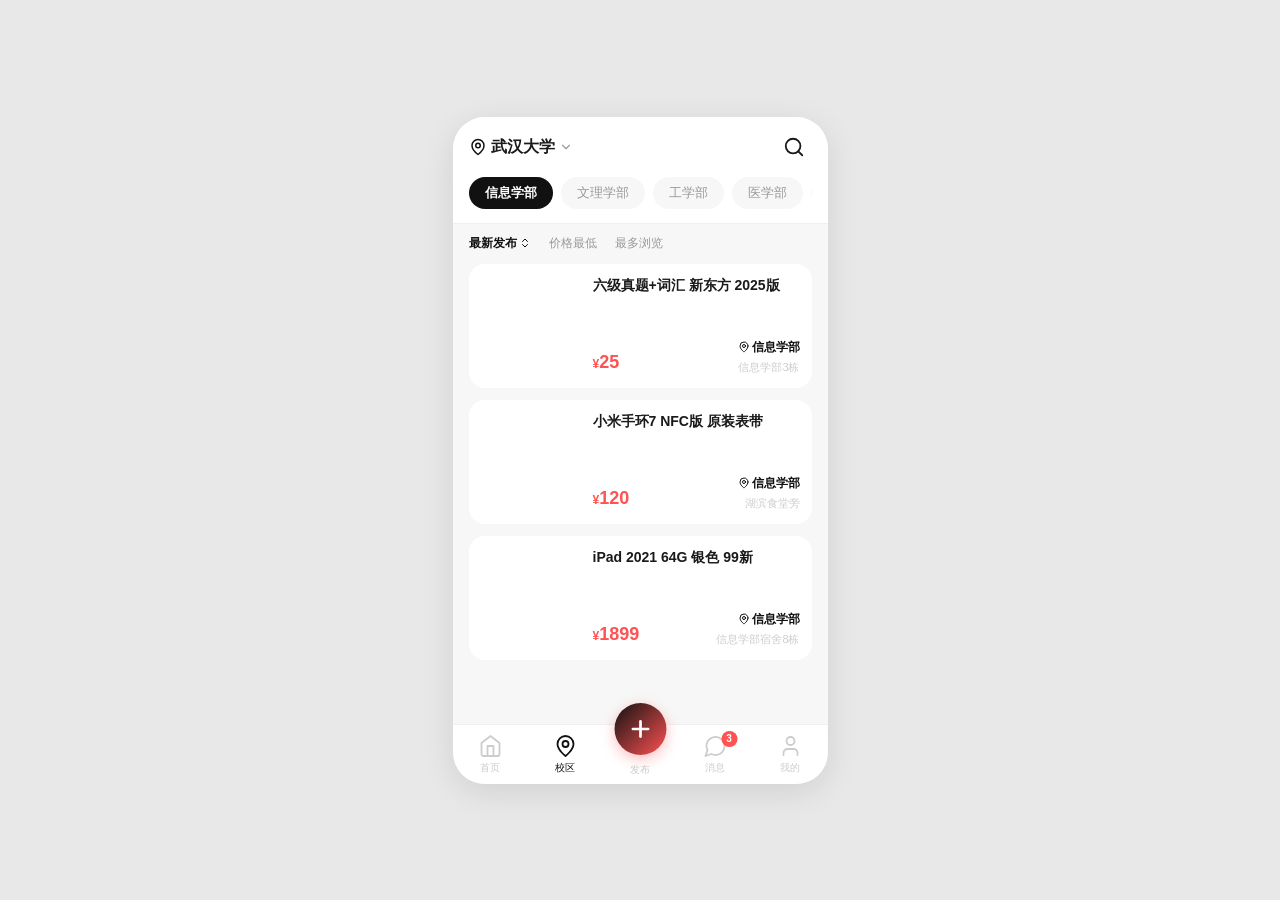
==== campus.html @ 03fd6a0a "feat: change nearby to campus, publish button as raised center button" ====
<!DOCTYPE html>
<html lang="zh-CN">
<head>
  <meta charset="UTF-8">
  <meta name="viewport" content="width=device-width, initial-scale=1.0, maximum-scale=1.0, user-scalable=no">
  <title>校园集市 · 校区</title>
  <link rel="stylesheet" href="styles.css">
  <style>
    /* 顶部校区选择栏 */
    .campus-top {
      position: sticky;
      top: 0;
      z-index: 50;
      background: var(--surface);
      border-bottom: 1px solid var(--border);
      padding: 12px 16px 10px;
    }
    .campus-loc-bar {
      display: flex;
      align-items: center;
      justify-content: space-between;
      margin-bottom: 12px;
    }
    .campus-loc {
      display: flex;
      align-items: center;
      gap: 4px;
      font-size: 16px;
      font-weight: 700;
      color: var(--text);
    }
    .campus-loc svg { width: 18px; height: 18px; color: var(--primary); }
    .campus-loc .arrow { width: 14px; height: 14px; color: var(--text-sub); }
    .icon-btn {
      width: 36px; height: 36px;
      display: flex; align-items: center; justify-content: center;
      color: var(--text);
      flex-shrink: 0;
    }

    /* 校区标签 */
    .campus-tabs {
      display: flex;
      gap: 8px;
      overflow-x: auto;
      padding-bottom: 4px;
      scrollbar-width: none;
    }
    .campus-tabs::-webkit-scrollbar { display: none; }
    .campus-tab {
      flex-shrink: 0;
      height: 32px;
      padding: 0 16px;
      display: flex;
      align-items: center;
      justify-content: center;
      font-size: 13px;
      color: var(--text-sub);
      background: var(--bg);
      border-radius: var(--radius-full);
      transition: all 0.15s;
    }
    .campus-tab--active {
      background: var(--primary);
      color: #fff;
      font-weight: 600;
    }

    /* 排序栏 */
    .sort-bar {
      display: flex;
      gap: 18px;
      padding: 10px 16px 12px;
    }
    .sort-item {
      font-size: 12px;
      color: var(--text-sub);
      cursor: pointer;
      transition: color 0.15s, font-weight 0.15s;
      display: flex;
      align-items: center;
      gap: 2px;
    }
    .sort-item svg { width: 12px; height: 12px; }
    .sort-item--active {
      color: var(--primary);
      font-weight: 700;
    }

    /* 商品列表 */
    .item-list {
      padding: 0 16px 16px;
      display: flex;
      flex-direction: column;
      gap: 12px;
    }
    .campus-item {
      display: flex;
      gap: 12px;
      background: var(--surface);
      border-radius: var(--radius-lg);
      padding: 12px;
      transition: transform 0.15s;
    }
    .campus-item:active { transform: scale(0.98); }
    .campus-item__img {
      width: 100px;
      height: 100px;
      border-radius: var(--radius-md);
      flex-shrink: 0;
      display: flex;
      align-items: center;
      justify-content: center;
      overflow: hidden;
    }
    .campus-item__img svg { width: 28px; height: 28px; opacity: 0.5; color: #FFF; }
    .campus-item__info {
      flex: 1;
      min-width: 0;
      display: flex;
      flex-direction: column;
      justify-content: space-between;
    }
    .campus-item__title {
      font-size: 14px;
      font-weight: 600;
      color: var(--text);
      line-height: 1.4;
      display: -webkit-box;
      -webkit-line-clamp: 2;
      -webkit-box-orient: vertical;
      overflow: hidden;
    }
    .campus-item__bottom {
      display: flex;
      align-items: flex-end;
      justify-content: space-between;
    }
    .campus-item__price {
      font-size: 18px;
      font-weight: 700;
      color: var(--accent);
    }
    .campus-item__price .unit { font-size: 12px; }
    .campus-item__meta {
      text-align: right;
    }
    .campus-item__area {
      font-size: 12px;
      color: var(--primary);
      font-weight: 600;
      display: flex;
      align-items: center;
      justify-content: flex-end;
      gap: 2px;
    }
    .campus-item__area svg { width: 12px; height: 12px; }
    .campus-item__loc {
      font-size: 11px;
      color: var(--text-tertiary);
      margin-top: 3px;
    }
  </style>
</head>
<body data-page="campus">
  <div class="phone-frame">

    <!-- 顶部校区选择栏 -->
    <div class="campus-top">
      <div class="campus-loc-bar">
        <div class="campus-loc" id="locText">
          <svg viewBox="0 0 24 24" fill="none" stroke="currentColor" stroke-width="2" stroke-linecap="round" stroke-linejoin="round"><path d="M20 10c0 6-8 12-8 12s-8-6-8-12a8 8 0 0 1 16 0Z"/><circle cx="12" cy="10" r="3"/></svg>
          <span>武汉大学</span>
          <svg class="arrow" viewBox="0 0 24 24" fill="none" stroke="currentColor" stroke-width="2" stroke-linecap="round" stroke-linejoin="round"><path d="m6 9 6 6 6-6"/></svg>
        </div>
        <div class="icon-btn" id="searchBtn">
          <svg viewBox="0 0 24 24" fill="none" stroke="currentColor" stroke-width="2" stroke-linecap="round" stroke-linejoin="round" width="22" height="22"><circle cx="11" cy="11" r="8"/><path d="m21 21-4.3-4.3"/></svg>
        </div>
      </div>
      <div class="campus-tabs">
        <div class="campus-tab campus-tab--active" data-campus="信息学部">信息学部</div>
        <div class="campus-tab" data-campus="文理学部">文理学部</div>
        <div class="campus-tab" data-campus="工学部">工学部</div>
        <div class="campus-tab" data-campus="医学部">医学部</div>
        <div class="campus-tab" data-campus="全部">全部校区</div>
      </div>
    </div>

    <!-- 排序栏 -->
    <div class="sort-bar">
      <div class="sort-item sort-item--active" data-sort="latest">
        最新发布
        <svg viewBox="0 0 24 24" fill="none" stroke="currentColor" stroke-width="2" stroke-linecap="round" stroke-linejoin="round"><path d="m7 15 5 5 5-5"/><path d="m7 9 5-5 5 5"/></svg>
      </div>
      <div class="sort-item" data-sort="price">价格最低</div>
      <div class="sort-item" data-sort="hot">最多浏览</div>
    </div>

    <!-- 商品列表 -->
    <main class="page-content page-enter">
      <div class="item-list" id="itemList"></div>
    </main>

    <!-- Tab Bar -->
    <nav class="tab-bar">
      <a href="index.html" data-nav="home" class="tab-item">
        <svg class="tab-icon" viewBox="0 0 24 24" fill="none" stroke="currentColor" stroke-width="1.8" stroke-linecap="round" stroke-linejoin="round"><path d="m3 9 9-7 9 7v11a2 2 0 0 1-2 2H5a2 2 0 0 1-2-2z"/><polyline points="9 22 9 12 15 12 15 22"/></svg>
        <span class="tab-label">首页</span>
      </a>
      <a href="campus.html" data-nav="campus" class="tab-item">
        <svg class="tab-icon" viewBox="0 0 24 24" fill="none" stroke="currentColor" stroke-width="1.8" stroke-linecap="round" stroke-linejoin="round"><path d="M20 10c0 6-8 12-8 12s-8-6-8-12a8 8 0 0 1 16 0Z"/><circle cx="12" cy="10" r="3"/></svg>
        <span class="tab-label">校区</span>
      </a>
      <a href="publish.html" data-nav="publish" class="tab-item tab-item--publish">
        <div class="tab-publish-btn">
          <svg viewBox="0 0 24 24" fill="none" stroke="currentColor" stroke-width="2.5" stroke-linecap="round" stroke-linejoin="round"><path d="M12 5v14"/><path d="M5 12h14"/></svg>
        </div>
        <span class="tab-label">发布</span>
      </a>
      <a href="messages.html" data-nav="messages" class="tab-item">
        <svg class="tab-icon" viewBox="0 0 24 24" fill="none" stroke="currentColor" stroke-width="1.8" stroke-linecap="round" stroke-linejoin="round"><path d="M7.9 20A9 9 0 1 0 4 16.1L2 22Z"/></svg>
        <span class="tab-label">消息</span>
        <span class="tab-badge">3</span>
      </a>
      <a href="profile.html" data-nav="profile" class="tab-item">
        <svg class="tab-icon" viewBox="0 0 24 24" fill="none" stroke="currentColor" stroke-width="1.8" stroke-linecap="round" stroke-linejoin="round"><path d="M19 21v-2a4 4 0 0 0-4-4H9a4 4 0 0 0-4 4v2"/><circle cx="12" cy="7" r="4"/></svg>
        <span class="tab-label">我的</span>
      </a>
    </nav>
  </div>

  <script src="mock.js"></script>
  <script src="api.js"></script>
  <script>
    // 校区商品数据
    var campusItems = [
      { id: 1, title: 'iPad 2021 64G 银色 99新', price: 1899, campus: '信息学部', location: '信息学部宿舍8栋', image: '', gradClass: 'grad-blue', category: '数码', views: 328 },
      { id: 2, title: '考研政治全套 肖秀荣 几乎全新', price: 45, campus: '文理学部', location: '枫园14舍', image: '', gradClass: 'grad-green', category: '书籍', views: 156 },
      { id: 3, title: '小米手环7 NFC版 原装表带', price: 120, campus: '信息学部', location: '湖滨食堂旁', image: '', gradClass: 'grad-orange', category: '数码', views: 201 },
      { id: 4, title: '优衣库羽绒服 男款L码 穿过两次', price: 299, campus: '文理学部', location: '桂园5舍', image: '', gradClass: 'grad-purple', category: '服饰', views: 189 },
      { id: 5, title: '罗技G304无线鼠标 黑色 95新', price: 139, campus: '工学部', location: '工学部10舍', image: '', gradClass: 'grad-pink', category: '数码', views: 245 },
      { id: 6, title: '六级真题+词汇 新东方 2025版', price: 25, campus: '信息学部', location: '信息学部3栋', image: '', gradClass: 'grad-teal', category: '书籍', views: 98 },
      { id: 7, title: '宜家台灯 暖白光 可调节亮度', price: 49, campus: '文理学部', location: '樱园老斋舍', image: '', gradClass: 'grad-yellow', category: '生活用品', views: 167 },
      { id: 8, title: '任天堂Switch游戏卡 塞尔达传说', price: 260, campus: '医学部', location: '医学部8舍', image: '', gradClass: 'grad-red', category: '数码', views: 312 },
    ];

    function esc(str) {
      return String(str).replace(/&/g, '&amp;').replace(/</g, '&lt;').replace(/>/g, '&gt;').replace(/"/g, '&quot;');
    }

    function getCategoryIcon(cat) {
      var icons = {
        '数码': '<svg viewBox="0 0 24 24" fill="none" stroke="currentColor" stroke-width="1.5" stroke-linecap="round" stroke-linejoin="round"><rect width="20" height="14" x="2" y="3" rx="2"/><path d="M8 21h8"/><path d="M12 17v4"/></svg>',
        '书籍': '<svg viewBox="0 0 24 24" fill="none" stroke="currentColor" stroke-width="1.5" stroke-linecap="round" stroke-linejoin="round"><path d="M4 19.5v-15A2.5 2.5 0 0 1 6.5 2H20v20H6.5a2.5 2.5 0 0 1 0-5H20"/></svg>',
        '服饰': '<svg viewBox="0 0 24 24" fill="none" stroke="currentColor" stroke-width="1.5" stroke-linecap="round" stroke-linejoin="round"><path d="M20.38 3.46 16 2a4 4 0 0 1-8 0L3.62 3.46a2 2 0 0 0-1.34 2.23l.58 3.47a1 1 0 0 0 .99.84H6v10c0 1.1.9 2 2 2h8a2 2 0 0 0 2-2V10h2.15a1 1 0 0 0 .99-.84l.58-3.47a2 2 0 0 0-1.34-2.23z"/></svg>',
        '生活用品': '<svg viewBox="0 0 24 24" fill="none" stroke="currentColor" stroke-width="1.5" stroke-linecap="round" stroke-linejoin="round"><path d="M3 9h18v10a2 2 0 0 1-2 2H5a2 2 0 0 1-2-2V9Z"/><path d="M3 9V5a2 2 0 0 1 2-2h14a2 2 0 0 1 2 2v4"/><path d="M3 9h18"/><path d="M10 22V9"/></svg>',
      };
      return icons[cat] || icons['数码'];
    }

    var currentCampus = '信息学部';
    var currentSort = 'latest';

    function renderItems() {
      var list = document.getElementById('itemList');
      var items = campusItems.slice();

      // 校区筛选
      if (currentCampus !== '全部') {
        items = items.filter(function(item) { return item.campus === currentCampus; });
      }

      // 排序
      if (currentSort === 'price') {
        items.sort(function(a, b) { return a.price - b.price; });
      } else if (currentSort === 'hot') {
        items.sort(function(a, b) { return b.views - a.views; });
      } else {
        items.sort(function(a, b) { return b.id - a.id; });
      }

      var html = '';
      for (var i = 0; i < items.length; i++) {
        var item = items[i];
        var imgStyle = item.image ? 'background-image:url(' + item.image + ');background-size:cover;background-position:center;' : '';
        html += '<a href="detail.html?id=' + item.id + '" class="campus-item">'
          + '<div class="campus-item__img ' + item.gradClass + '" style="' + imgStyle + '">'
          + (item.image ? '' : getCategoryIcon(item.category))
          + '</div>'
          + '<div class="campus-item__info">'
          + '<div class="campus-item__title">' + esc(item.title) + '</div>'
          + '<div class="campus-item__bottom">'
          + '<div class="campus-item__price"><span class="unit">¥</span>' + item.price + '</div>'
          + '<div class="campus-item__meta">'
          + '<div class="campus-item__area">'
          + '<svg viewBox="0 0 24 24" fill="none" stroke="currentColor" stroke-width="2" stroke-linecap="round" stroke-linejoin="round"><path d="M20 10c0 6-8 12-8 12s-8-6-8-12a8 8 0 0 1 16 0Z"/><circle cx="12" cy="10" r="3"/></svg>'
          + esc(item.campus)
          + '</div>'
          + '<div class="campus-item__loc">' + esc(item.location) + '</div>'
          + '</div>'
          + '</div>'
          + '</div>'
          + '</a>';
      }
      list.innerHTML = html;
    }

    // 初始渲染
    renderItems();

    // 校区切换
    var tabs = document.querySelectorAll('.campus-tab');
    tabs.forEach(function(tab) {
      tab.addEventListener('click', function() {
        tabs.forEach(function(t) { t.classList.remove('campus-tab--active'); });
        this.classList.add('campus-tab--active');
        currentCampus = this.getAttribute('data-campus');
        renderItems();
      });
    });

    // 排序
    var sortItems = document.querySelectorAll('.sort-item');
    sortItems.forEach(function(item) {
      item.addEventListener('click', function() {
        sortItems.forEach(function(s) { s.classList.remove('sort-item--active'); });
        this.classList.add('sort-item--active');
        currentSort = this.getAttribute('data-sort');
        renderItems();
      });
    });
  </script>
</body>
</html>
---- styles.css ----
/* ============================================
   校园二手交易平台 · 共享样式
   Style: minimal-light | Tech: pure-static
   ============================================ */

/* ---------- Reset ---------- */
*, *::before, *::after { margin: 0; padding: 0; box-sizing: border-box; }
html { -webkit-text-size-adjust: 100%; }
body {
  font-family: -apple-system, "PingFang SC", "Microsoft YaHei", "Helvetica Neue", sans-serif;
  background: #E8E8E8;
  color: var(--text);
  font-size: 14px;
  line-height: 1.5;
  -webkit-font-smoothing: antialiased;
}
a { color: inherit; text-decoration: none; }
button { font-family: inherit; cursor: pointer; border: none; background: none; }
input, textarea, select { font-family: inherit; font-size: inherit; border: none; outline: none; }
img { display: block; max-width: 100%; }
ul, ol { list-style: none; }

/* ---------- Design Tokens ---------- */
:root {
  --primary: #111111;
  --primary-hover: #2A2A2A;
  --accent: #FF5252;
  --accent-soft: #FFF0F0;
  --bg: #F7F7F7;
  --surface: #FFFFFF;
  --border: #EFEFEF;
  --text: #1A1A1A;
  --text-sub: #999999;
  --text-tertiary: #CCCCCC;
  --success: #52C41A;
  --warning: #FAAD14;
  --danger: #FF4D4F;

  --radius-sm: 8px;
  --radius-md: 12px;
  --radius-lg: 16px;
  --radius-xl: 24px;
  --radius-full: 999px;

  --shadow-sm: 0 1px 3px rgba(0,0,0,0.04);
  --shadow-md: 0 4px 16px rgba(0,0,0,0.06);
  --shadow-lg: 0 8px 32px rgba(0,0,0,0.10);

  --tab-h: 60px;
  --header-h: 52px;
}

/* ---------- Phone Frame ---------- */
.phone-frame {
  width: 375px;
  height: 667px;
  margin: 0 auto;
  background: var(--bg);
  position: relative;
  display: flex;
  flex-direction: column;
  overflow: hidden;
}
@media (min-width: 376px) {
  body { display: flex; justify-content: center; align-items: center; min-height: 100vh; }
  .phone-frame {
    border-radius: 32px;
    box-shadow: var(--shadow-lg);
  }
}

/* ---------- Page Content ---------- */
.page-content {
  flex: 1;
  overflow-y: auto;
  -webkit-overflow-scrolling: touch;
}
.page-content--tab { padding-bottom: calc(var(--tab-h) + env(safe-area-inset-bottom, 0px)); }

/* ---------- Page Header (非Tab页面) ---------- */
.page-header {
  height: var(--header-h);
  display: flex;
  align-items: center;
  padding: 0 16px;
  background: var(--surface);
  border-bottom: 1px solid var(--border);
  position: sticky;
  top: 0;
  z-index: 100;
  gap: 12px;
}
.page-header .back-btn {
  width: 32px; height: 32px;
  display: flex; align-items: center; justify-content: center;
  color: var(--text);
  flex-shrink: 0;
}
.page-header .page-title {
  font-size: 16px;
  font-weight: 600;
  flex: 1;
}
.page-header .header-action {
  font-size: 14px;
  color: var(--text-sub);
  flex-shrink: 0;
}

/* ---------- Tab Bar ---------- */
.tab-bar {
  position: fixed;
  bottom: 0;
  left: 50%;
  transform: translateX(-50%);
  width: 375px;
  height: var(--tab-h);
  background: var(--surface);
  border-top: 1px solid var(--border);
  display: flex;
  z-index: 200;
  padding-bottom: env(safe-area-inset-bottom, 0px);
}
.tab-item {
  flex: 1;
  display: flex;
  flex-direction: column;
  align-items: center;
  justify-content: center;
  gap: 2px;
  color: var(--text-tertiary);
  position: relative;
  transition: color 0.2s;
}
.tab-icon { width: 24px; height: 24px; }
.tab-label { font-size: 10px; font-weight: 500; }
/* 中间发布凸起按钮 */
.tab-item--publish {
  position: relative;
}
.tab-item--publish .tab-publish-btn {
  position: absolute;
  top: -22px;
  left: 50%;
  transform: translateX(-50%);
  width: 52px;
  height: 52px;
  border-radius: 50%;
  background: linear-gradient(135deg, var(--primary), var(--accent));
  color: #fff;
  display: flex;
  align-items: center;
  justify-content: center;
  box-shadow: 0 4px 14px rgba(255, 92, 92, 0.4);
  transition: transform 0.15s, box-shadow 0.15s;
}
.tab-item--publish .tab-publish-btn:active {
  transform: translateX(-50%) scale(0.92);
}
.tab-item--publish .tab-publish-btn svg {
  width: 26px;
  height: 26px;
}
.tab-item--publish .tab-label {
  margin-top: 30px;
}
.tab-badge {
  position: absolute;
  top: 6px;
  right: 50%;
  margin-right: -22px;
  min-width: 16px; height: 16px;
  background: var(--accent);
  color: #FFF;
  font-size: 10px;
  font-weight: 600;
  border-radius: var(--radius-full);
  display: flex; align-items: center; justify-content: center;
  padding: 0 4px;
}
/* Desktop: tab-bar absolute within phone-frame */
@media (min-width: 376px) {
  .tab-bar { position: absolute; }
}

/* Active states */
body[data-page="home"] .tab-item[data-nav="home"],
body[data-page="campus"] .tab-item[data-nav="campus"],
body[data-page="publish"] .tab-item[data-nav="publish"],
body[data-page="messages"] .tab-item[data-nav="messages"],
body[data-page="profile"] .tab-item[data-nav="profile"] {
  color: var(--primary);
}

/* ---------- Buttons ---------- */
.btn {
  height: 44px;
  padding: 0 24px;
  border-radius: var(--radius-md);
  font-size: 15px;
  font-weight: 600;
  display: inline-flex;
  align-items: center;
  justify-content: center;
  gap: 8px;
  transition: all 0.15s ease;
  white-space: nowrap;
}
.btn:active { transform: scale(0.97); }
.btn--primary { background: var(--primary); color: #FFF; }
.btn--primary:hover { background: var(--primary-hover); }
.btn--secondary { background: var(--surface); color: var(--text); border: 1px solid var(--border); }
.btn--accent { background: var(--accent); color: #FFF; }
.btn--ghost { color: var(--text-sub); }
.btn--block { width: 100%; }
.btn--sm { height: 32px; padding: 0 14px; font-size: 13px; }
.btn--lg { height: 50px; font-size: 16px; }
.btn:disabled { opacity: 0.4; }

/* ---------- Inputs ---------- */
.input-group { margin-bottom: 20px; }
.input-label {
  font-size: 13px;
  color: var(--text-sub);
  margin-bottom: 8px;
  display: block;
  font-weight: 500;
}
.input {
  width: 100%;
  height: 44px;
  background: var(--surface);
  border: 1px solid var(--border);
  border-radius: var(--radius-md);
  padding: 0 16px;
  font-size: 14px;
  color: var(--text);
  transition: border-color 0.2s;
}
.input::placeholder { color: var(--text-tertiary); }
.input:focus { border-color: var(--primary); }
textarea.input {
  height: auto;
  min-height: 80px;
  padding: 12px 16px;
  resize: none;
  line-height: 1.6;
}

/* ---------- Cards ---------- */
.card {
  background: var(--surface);
  border: 1px solid var(--border);
  border-radius: var(--radius-lg);
  overflow: hidden;
  transition: opacity 0.15s, transform 0.15s;
}
.card:active { opacity: 0.85; }

/* Item Card (列表项) */
.item-card {
  background: var(--surface);
  border-radius: var(--radius-lg);
  overflow: hidden;
  transition: transform 0.15s, box-shadow 0.15s;
}
.item-card:active { transform: scale(0.98); }
.item-card__img {
  width: 100%;
  aspect-ratio: 1 / 1;
  display: flex;
  align-items: center;
  justify-content: center;
  position: relative;
}
.item-card__img svg { width: 36px; height: 36px; opacity: 0.5; color: #FFF; }
.item-card__badge {
  position: absolute;
  top: 8px; left: 8px;
  background: rgba(0,0,0,0.5);
  color: #FFF;
  font-size: 10px;
  padding: 2px 8px;
  border-radius: var(--radius-full);
}
.item-card__body { padding: 10px 12px; }
.item-card__title {
  font-size: 13px;
  color: var(--text);
  line-height: 1.4;
  display: -webkit-box;
  -webkit-line-clamp: 2;
  -webkit-box-orient: vertical;
  overflow: hidden;
  margin-bottom: 6px;
}
.item-card__price {
  font-size: 16px;
  font-weight: 700;
  color: var(--accent);
}
.item-card__price-unit { font-size: 12px; }
.item-card__meta {
  display: flex;
  align-items: center;
  justify-content: space-between;
  margin-top: 4px;
}
.item-card__location {
  font-size: 11px;
  color: var(--text-tertiary);
}

/* ---------- Tags ---------- */
.tag {
  display: inline-flex;
  align-items: center;
  height: 28px;
  padding: 0 14px;
  border-radius: var(--radius-full);
  font-size: 12px;
  font-weight: 500;
  background: #F5F5F5;
  color: var(--text-sub);
  white-space: nowrap;
  transition: all 0.15s;
}
.tag--active { background: var(--primary); color: #FFF; }
.tag--accent { background: var(--accent-soft); color: var(--accent); }
.tag--success { background: #F0FFF0; color: var(--success); }

/* ---------- Avatar ---------- */
.avatar {
  border-radius: var(--radius-full);
  display: flex;
  align-items: center;
  justify-content: center;
  color: #FFF;
  font-weight: 600;
  flex-shrink: 0;
}
.avatar--sm { width: 32px; height: 32px; font-size: 12px; }
.avatar--md { width: 40px; height: 40px; font-size: 14px; }
.avatar--lg { width: 56px; height: 56px; font-size: 20px; }
.avatar--xl { width: 72px; height: 72px; font-size: 26px; }

/* ---------- Section ---------- */
.section { padding: 0 16px; }
.section-title {
  font-size: 16px;
  font-weight: 700;
  margin-bottom: 12px;
  display: flex;
  align-items: center;
  justify-content: space-between;
}
.section-title .more { font-size: 12px; color: var(--text-sub); font-weight: 400; }

/* ---------- List ---------- */
.list-row {
  display: flex;
  align-items: center;
  padding: 14px 16px;
  background: var(--surface);
  border-bottom: 1px solid var(--border);
  gap: 12px;
  transition: background 0.15s;
}
.list-row:active { background: #FAFAFA; }
.list-row:last-child { border-bottom: none; }
.list-row__content { flex: 1; min-width: 0; }
.list-row__title { font-size: 14px; color: var(--text); font-weight: 500; }
.list-row__sub { font-size: 12px; color: var(--text-sub); margin-top: 2px; }
.list-row__arrow { color: var(--text-tertiary); flex-shrink: 0; }

/* ---------- Empty State ---------- */
.empty-state {
  display: flex;
  flex-direction: column;
  align-items: center;
  justify-content: center;
  padding: 80px 32px;
  color: var(--text-tertiary);
}
.empty-state svg { width: 48px; height: 48px; margin-bottom: 16px; opacity: 0.4; }
.empty-state p { font-size: 13px; }

/* ---------- Loading Skeleton ---------- */
.skeleton {
  background: linear-gradient(90deg, #F0F0F0 25%, #F8F8F8 50%, #F0F0F0 75%);
  background-size: 200% 100%;
  animation: shimmer 1.5s infinite;
  border-radius: var(--radius-sm);
}
@keyframes shimmer {
  0% { background-position: 200% 0; }
  100% { background-position: -200% 0; }
}

/* ---------- Modal / Bottom Sheet ---------- */
.modal-overlay {
  position: fixed;
  inset: 0;
  background: rgba(0,0,0,0.4);
  z-index: 300;
  display: flex;
  align-items: flex-end;
  justify-content: center;
  opacity: 0;
  pointer-events: none;
  transition: opacity 0.25s;
}
.modal-overlay.active { opacity: 1; pointer-events: auto; }
.modal-sheet {
  width: 375px;
  background: var(--surface);
  border-radius: var(--radius-xl) var(--radius-xl) 0 0;
  padding: 24px 20px calc(24px + env(safe-area-inset-bottom, 0px));
  transform: translateY(100%);
  transition: transform 0.3s cubic-bezier(0.32, 0.72, 0, 1);
}
.modal-overlay.active .modal-sheet { transform: translateY(0); }
.modal-handle {
  width: 36px; height: 4px;
  background: var(--border);
  border-radius: var(--radius-full);
  margin: 0 auto 20px;
}

/* ---------- Toast ---------- */
.toast {
  position: fixed;
  top: 50%;
  left: 50%;
  transform: translate(-50%, -50%) scale(0.9);
  background: rgba(0,0,0,0.8);
  color: #FFF;
  padding: 12px 24px;
  border-radius: var(--radius-md);
  font-size: 14px;
  z-index: 500;
  opacity: 0;
  pointer-events: none;
  transition: all 0.25s;
  white-space: nowrap;
}
.toast.active { opacity: 1; transform: translate(-50%, -50%) scale(1); }

/* ---------- Animations ---------- */
@keyframes fadeInUp {
  from { opacity: 0; transform: translateY(12px); }
  to { opacity: 1; transform: translateY(0); }
}
.fade-in { animation: fadeInUp 0.4s ease both; }

/* ---------- Image Loading Blur-up ---------- */
.img-blur {
  filter: blur(20px);
  transition: filter 0.4s ease;
}
.img-blur.loaded {
  filter: blur(0);
}

/* ---------- Page Transition ---------- */
.page-enter {
  animation: pageSlideIn 0.35s ease both;
}
@keyframes pageSlideIn {
  from { opacity: 0; transform: translateX(20px); }
  to { opacity: 1; transform: translateX(0); }
}

/* ---------- Image Hover Zoom ---------- */
.item-card__img {
  overflow: hidden;
}
.item-card__img img {
  transition: transform 0.35s ease;
}
.item-card__img:active img {
  transform: scale(1.05);
}

/* ---------- Utilities ---------- */
.flex { display: flex; }
.flex-col { flex-direction: column; }
.items-center { align-items: center; }
.justify-between { justify-content: space-between; }
.justify-center { justify-content: center; }
.flex-1 { flex: 1; }
.gap-4 { gap: 4px; }
.gap-8 { gap: 8px; }
.gap-12 { gap: 12px; }
.gap-16 { gap: 16px; }
.mt-8 { margin-top: 8px; }
.mt-12 { margin-top: 12px; }
.mt-16 { margin-top: 16px; }
.mt-20 { margin-top: 20px; }
.mt-24 { margin-top: 24px; }
.mb-8 { margin-bottom: 8px; }
.mb-12 { margin-bottom: 12px; }
.mb-16 { margin-bottom: 16px; }
.mb-20 { margin-bottom: 20px; }
.mb-24 { margin-bottom: 24px; }
.px-16 { padding-left: 16px; padding-right: 16px; }
.py-16 { padding-top: 16px; padding-bottom: 16px; }
.p-16 { padding: 16px; }
.p-20 { padding: 20px; }
.text-center { text-align: center; }
.text-sub { color: var(--text-sub); }
.text-tertiary { color: var(--text-tertiary); }
.text-accent { color: var(--accent); }
.text-12 { font-size: 12px; }
.text-13 { font-size: 13px; }
.text-14 { font-size: 14px; }
.text-16 { font-size: 16px; }
.text-18 { font-size: 18px; }
.text-20 { font-size: 20px; }
.text-24 { font-size: 24px; }
.font-bold { font-weight: 700; }
.font-semi { font-weight: 600; }
.truncate { overflow: hidden; text-overflow: ellipsis; white-space: nowrap; }
.w-full { width: 100%; }
.hidden { display: none; }

/* ---------- Category Gradient Backgrounds ---------- */
.grad-textbook { background: linear-gradient(135deg, #FFE8CC, #FFD8A8); }
.grad-digital  { background: linear-gradient(135deg, #D6E4FF, #B0C4FF); }
.grad-living   { background: linear-gradient(135deg, #D9F2E6, #B8E6D0); }
.grad-clothing { background: linear-gradient(135deg, #FFE0E6, #FFC1CC); }
.grad-sports   { background: linear-gradient(135deg, #E8DAFF, #D0B8FF); }
.grad-other    { background: linear-gradient(135deg, #E8E8E8, #D0D0D0); }

/* ---------- Search Bar ---------- */
.search-bar {
  display: flex;
  align-items: center;
  gap: 8px;
  height: 38px;
  background: #F0F0F0;
  border-radius: var(--radius-full);
  padding: 0 14px;
}
.search-bar svg { width: 18px; height: 18px; color: var(--text-tertiary); flex-shrink: 0; }
.search-bar input {
  flex: 1;
  background: none;
  font-size: 13px;
  color: var(--text);
}
.search-bar input::placeholder { color: var(--text-tertiary); }

/* ---------- Scrollbar Hidden ---------- */
.scroll-x {
  display: flex;
  gap: 8px;
  overflow-x: auto;
  -webkit-overflow-scrolling: touch;
  scrollbar-width: none;
  padding: 0 16px;
}
.scroll-x::-webkit-scrollbar { display: none; }

/* ---------- Divider ---------- */
.divider { height: 1px; background: var(--border); margin: 0 16px; }
.divider--full { margin: 0; }

/* ---------- Price Text ---------- */
.price { color: var(--accent); font-weight: 700; }
.price-symbol { font-size: 12px; }
.price-amount { font-size: 20px; }
.price-original {
  font-size: 12px;
  color: var(--text-tertiary);
  text-decoration: line-through;
  margin-left: 6px;
}
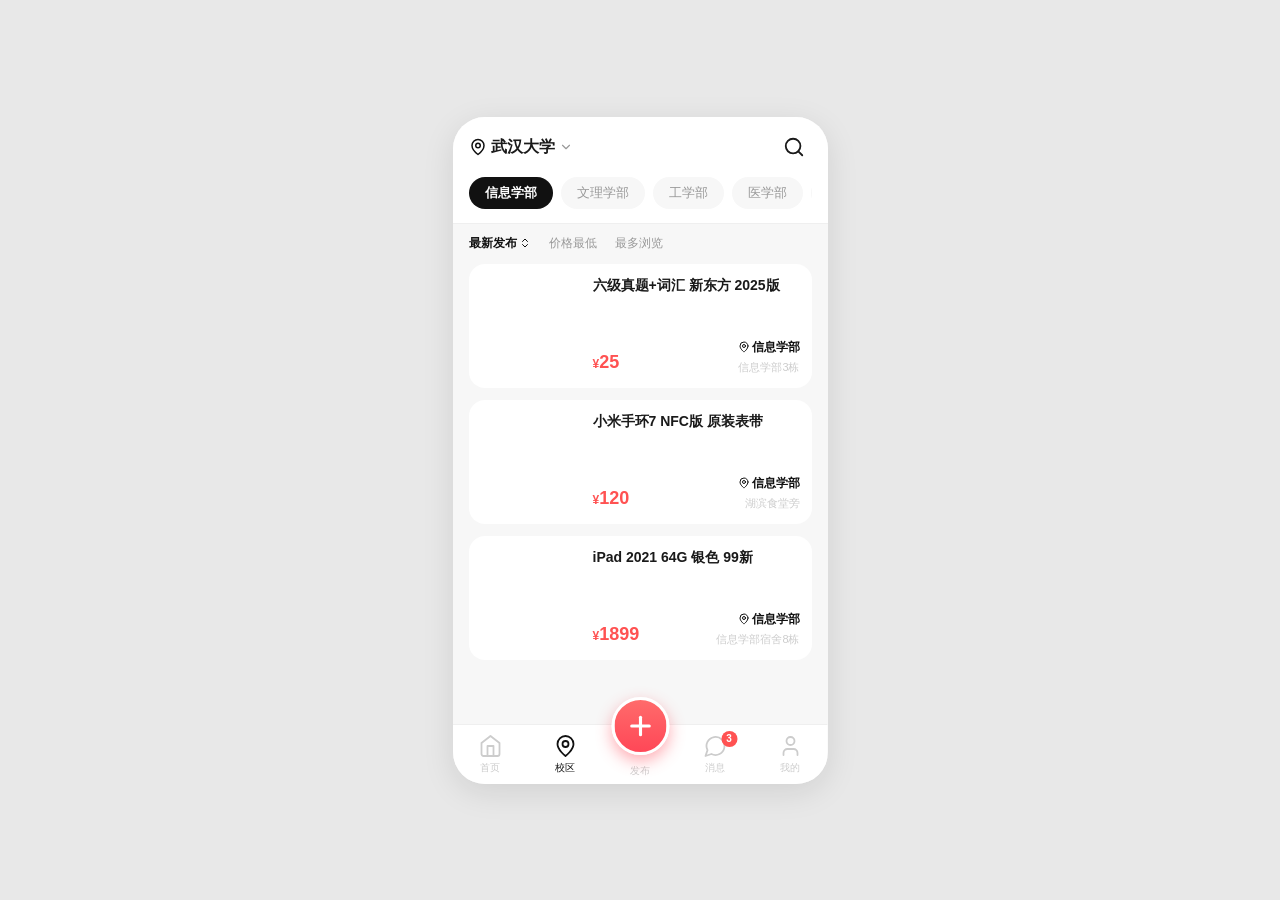
==== commit 184a6b90: "fix: make publish button bigger with white icon and white border" ====
--- a/campus.html
+++ b/campus.html
@@ -213,7 +213,7 @@
       </a>
       <a href="publish.html" data-nav="publish" class="tab-item tab-item--publish">
         <div class="tab-publish-btn">
-          <svg viewBox="0 0 24 24" fill="none" stroke="currentColor" stroke-width="2.5" stroke-linecap="round" stroke-linejoin="round"><path d="M12 5v14"/><path d="M5 12h14"/></svg>
+          <svg viewBox="0 0 24 24" fill="none" stroke="#FFFFFF" stroke-width="2.5" stroke-linecap="round" stroke-linejoin="round"><path d="M12 5v14"/><path d="M5 12h14"/></svg>
         </div>
         <span class="tab-label">发布</span>
       </a>
--- a/styles.css
+++ b/styles.css
@@ -134,35 +134,41 @@
 }
 .tab-icon { width: 24px; height: 24px; }
 .tab-label { font-size: 10px; font-weight: 500; }
-/* 中间发布凸起按钮 */
+/* 中间发布凸起按钮 - 闲鱼风格 */
 .tab-item--publish {
   position: relative;
 }
 .tab-item--publish .tab-publish-btn {
   position: absolute;
-  top: -22px;
+  top: -28px;
   left: 50%;
   transform: translateX(-50%);
-  width: 52px;
-  height: 52px;
+  width: 58px;
+  height: 58px;
   border-radius: 50%;
-  background: linear-gradient(135deg, var(--primary), var(--accent));
+  background: linear-gradient(180deg, #FF6B6B 0%, #FF4757 100%);
   color: #fff;
   display: flex;
-  align-items: center;
-  justify-content: center;
-  box-shadow: 0 4px 14px rgba(255, 92, 92, 0.4);
+  flex-direction: column;
+  align-items: center;
+  justify-content: center;
+  box-shadow: 0 6px 16px rgba(255, 71, 87, 0.45);
+  border: 3px solid #fff;
   transition: transform 0.15s, box-shadow 0.15s;
+  z-index: 10;
 }
 .tab-item--publish .tab-publish-btn:active {
-  transform: translateX(-50%) scale(0.92);
+  transform: translateX(-50%) scale(0.93);
+  box-shadow: 0 3px 8px rgba(255, 71, 87, 0.35);
 }
 .tab-item--publish .tab-publish-btn svg {
-  width: 26px;
-  height: 26px;
+  width: 30px;
+  height: 30px;
+  display: block;
 }
 .tab-item--publish .tab-label {
-  margin-top: 30px;
+  margin-top: 32px;
+  color: var(--text-tertiary);
 }
 .tab-badge {
   position: absolute;
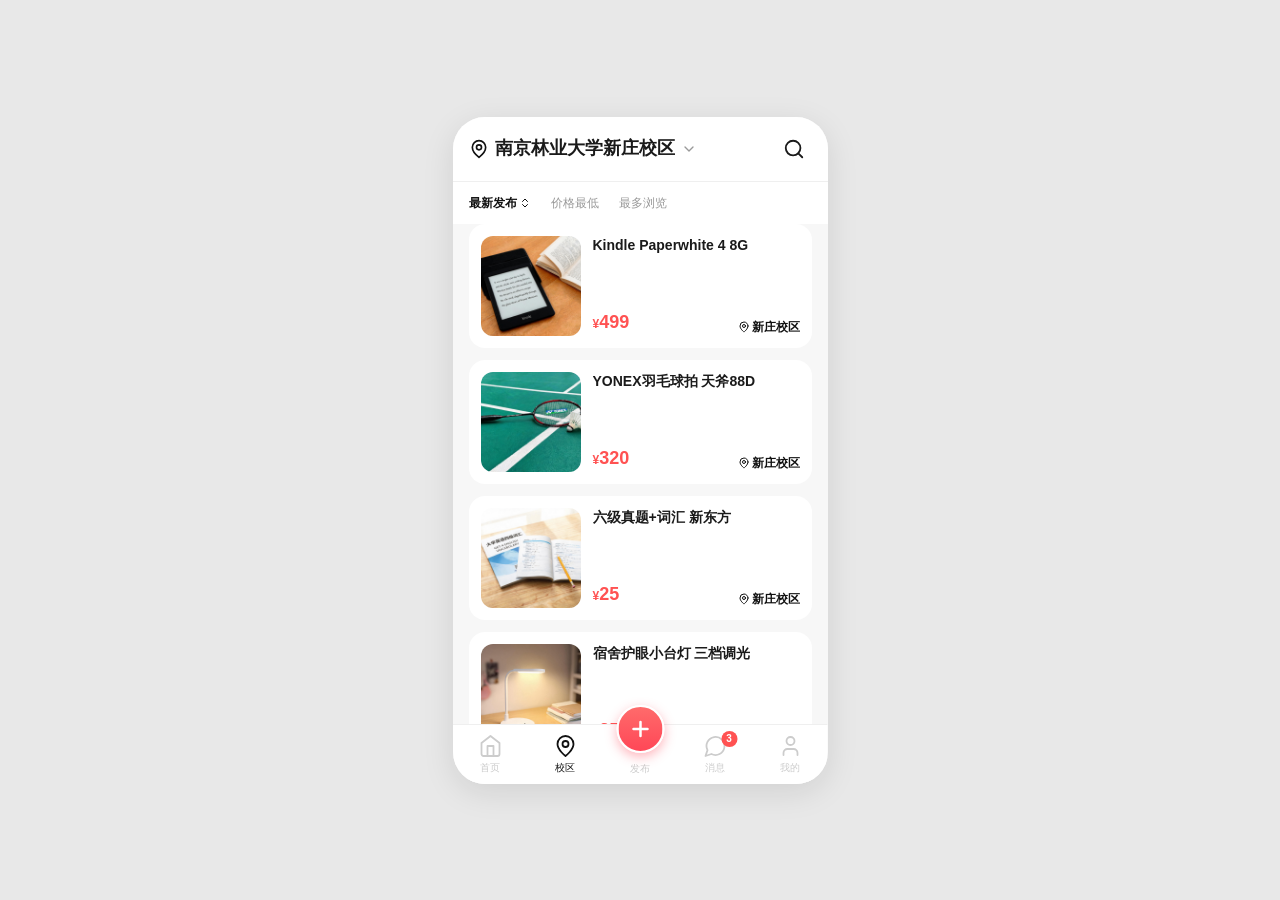
==== commit 02574b62: "init: campus flea market prototype" ====
--- a/campus.html
+++ b/campus.html
@@ -6,31 +6,30 @@
   <title>校园集市 · 校区</title>
   <link rel="stylesheet" href="styles.css">
   <style>
-    /* 顶部校区选择栏 */
+    /* 顶部定位栏 */
     .campus-top {
       position: sticky;
       top: 0;
       z-index: 50;
       background: var(--surface);
       border-bottom: 1px solid var(--border);
-      padding: 12px 16px 10px;
+      padding: 14px 16px;
     }
     .campus-loc-bar {
       display: flex;
       align-items: center;
       justify-content: space-between;
-      margin-bottom: 12px;
     }
     .campus-loc {
       display: flex;
       align-items: center;
-      gap: 4px;
-      font-size: 16px;
+      gap: 6px;
+      font-size: 18px;
       font-weight: 700;
       color: var(--text);
     }
-    .campus-loc svg { width: 18px; height: 18px; color: var(--primary); }
-    .campus-loc .arrow { width: 14px; height: 14px; color: var(--text-sub); }
+    .campus-loc svg { width: 20px; height: 20px; color: var(--primary); }
+    .campus-loc .arrow { width: 16px; height: 16px; color: var(--text-sub); }
     .icon-btn {
       width: 36px; height: 36px;
       display: flex; align-items: center; justify-content: center;
@@ -38,39 +37,12 @@
       flex-shrink: 0;
     }
 
-    /* 校区标签 */
-    .campus-tabs {
-      display: flex;
-      gap: 8px;
-      overflow-x: auto;
-      padding-bottom: 4px;
-      scrollbar-width: none;
-    }
-    .campus-tabs::-webkit-scrollbar { display: none; }
-    .campus-tab {
-      flex-shrink: 0;
-      height: 32px;
-      padding: 0 16px;
-      display: flex;
-      align-items: center;
-      justify-content: center;
-      font-size: 13px;
-      color: var(--text-sub);
-      background: var(--bg);
-      border-radius: var(--radius-full);
-      transition: all 0.15s;
-    }
-    .campus-tab--active {
-      background: var(--primary);
-      color: #fff;
-      font-weight: 600;
-    }
-
     /* 排序栏 */
     .sort-bar {
       display: flex;
-      gap: 18px;
-      padding: 10px 16px 12px;
+      gap: 20px;
+      padding: 12px 16px;
+      background: var(--surface);
     }
     .sort-item {
       font-size: 12px;
@@ -165,24 +137,17 @@
 <body data-page="campus">
   <div class="phone-frame">
 
-    <!-- 顶部校区选择栏 -->
+    <!-- 顶部定位栏 -->
     <div class="campus-top">
       <div class="campus-loc-bar">
         <div class="campus-loc" id="locText">
           <svg viewBox="0 0 24 24" fill="none" stroke="currentColor" stroke-width="2" stroke-linecap="round" stroke-linejoin="round"><path d="M20 10c0 6-8 12-8 12s-8-6-8-12a8 8 0 0 1 16 0Z"/><circle cx="12" cy="10" r="3"/></svg>
-          <span>武汉大学</span>
+          <span>南京林业大学新庄校区</span>
           <svg class="arrow" viewBox="0 0 24 24" fill="none" stroke="currentColor" stroke-width="2" stroke-linecap="round" stroke-linejoin="round"><path d="m6 9 6 6 6-6"/></svg>
         </div>
         <div class="icon-btn" id="searchBtn">
           <svg viewBox="0 0 24 24" fill="none" stroke="currentColor" stroke-width="2" stroke-linecap="round" stroke-linejoin="round" width="22" height="22"><circle cx="11" cy="11" r="8"/><path d="m21 21-4.3-4.3"/></svg>
         </div>
-      </div>
-      <div class="campus-tabs">
-        <div class="campus-tab campus-tab--active" data-campus="信息学部">信息学部</div>
-        <div class="campus-tab" data-campus="文理学部">文理学部</div>
-        <div class="campus-tab" data-campus="工学部">工学部</div>
-        <div class="campus-tab" data-campus="医学部">医学部</div>
-        <div class="campus-tab" data-campus="全部">全部校区</div>
       </div>
     </div>
 
@@ -234,14 +199,14 @@
   <script>
     // 校区商品数据
     var campusItems = [
-      { id: 1, title: 'iPad 2021 64G 银色 99新', price: 1899, campus: '信息学部', location: '信息学部宿舍8栋', image: '', gradClass: 'grad-blue', category: '数码', views: 328 },
-      { id: 2, title: '考研政治全套 肖秀荣 几乎全新', price: 45, campus: '文理学部', location: '枫园14舍', image: '', gradClass: 'grad-green', category: '书籍', views: 156 },
-      { id: 3, title: '小米手环7 NFC版 原装表带', price: 120, campus: '信息学部', location: '湖滨食堂旁', image: '', gradClass: 'grad-orange', category: '数码', views: 201 },
-      { id: 4, title: '优衣库羽绒服 男款L码 穿过两次', price: 299, campus: '文理学部', location: '桂园5舍', image: '', gradClass: 'grad-purple', category: '服饰', views: 189 },
-      { id: 5, title: '罗技G304无线鼠标 黑色 95新', price: 139, campus: '工学部', location: '工学部10舍', image: '', gradClass: 'grad-pink', category: '数码', views: 245 },
-      { id: 6, title: '六级真题+词汇 新东方 2025版', price: 25, campus: '信息学部', location: '信息学部3栋', image: '', gradClass: 'grad-teal', category: '书籍', views: 98 },
-      { id: 7, title: '宜家台灯 暖白光 可调节亮度', price: 49, campus: '文理学部', location: '樱园老斋舍', image: '', gradClass: 'grad-yellow', category: '生活用品', views: 167 },
-      { id: 8, title: '任天堂Switch游戏卡 塞尔达传说', price: 260, campus: '医学部', location: '医学部8舍', image: '', gradClass: 'grad-red', category: '数码', views: 312 },
+      { id: 1, title: 'iPad Air 5 64G WiFi版 深空灰', price: 2800, campus: '新庄校区', image: 'assets/images/item-02-ipad.jpg', gradClass: '', category: '数码', views: 342 },
+      { id: 2, title: '高等数学同济第八版 几乎全新', price: 15, campus: '新庄校区', image: 'assets/images/item-01-math-book.jpg', gradClass: '', category: '教材', views: 128 },
+      { id: 3, title: '罗技G304无线鼠标 黑色 95新', price: 139, campus: '新庄校区', image: 'assets/images/item-202-mouse.jpg', gradClass: '', category: '数码', views: 245 },
+      { id: 4, title: '优衣库羽绒服 男款L码 穿过两次', price: 299, campus: '新庄校区', image: 'assets/images/item-08-jacket.jpg', gradClass: '', category: '服饰', views: 189 },
+      { id: 5, title: '宿舍护眼小台灯 三档调光', price: 25, campus: '新庄校区', image: 'assets/images/item-04-lamp.jpg', gradClass: '', category: '生活', views: 98 },
+      { id: 6, title: '六级真题+词汇 新东方', price: 25, campus: '新庄校区', image: 'assets/images/item-06-vocab.jpg', gradClass: '', category: '教材', views: 156 },
+      { id: 7, title: 'YONEX羽毛球拍 天斧88D', price: 320, campus: '新庄校区', image: 'assets/images/item-05-racket.jpg', gradClass: '', category: '运动', views: 201 },
+      { id: 8, title: 'Kindle Paperwhite 4 8G', price: 499, campus: '新庄校区', image: 'assets/images/item-09-kindle.jpg', gradClass: '', category: '数码', views: 312 },
     ];
 
     function esc(str) {
@@ -258,17 +223,11 @@
       return icons[cat] || icons['数码'];
     }
 
-    var currentCampus = '信息学部';
     var currentSort = 'latest';
 
     function renderItems() {
       var list = document.getElementById('itemList');
       var items = campusItems.slice();
-
-      // 校区筛选
-      if (currentCampus !== '全部') {
-        items = items.filter(function(item) { return item.campus === currentCampus; });
-      }
 
       // 排序
       if (currentSort === 'price') {
@@ -296,7 +255,6 @@
           + '<svg viewBox="0 0 24 24" fill="none" stroke="currentColor" stroke-width="2" stroke-linecap="round" stroke-linejoin="round"><path d="M20 10c0 6-8 12-8 12s-8-6-8-12a8 8 0 0 1 16 0Z"/><circle cx="12" cy="10" r="3"/></svg>'
           + esc(item.campus)
           + '</div>'
-          + '<div class="campus-item__loc">' + esc(item.location) + '</div>'
           + '</div>'
           + '</div>'
           + '</div>'
@@ -307,17 +265,6 @@
 
     // 初始渲染
     renderItems();
-
-    // 校区切换
-    var tabs = document.querySelectorAll('.campus-tab');
-    tabs.forEach(function(tab) {
-      tab.addEventListener('click', function() {
-        tabs.forEach(function(t) { t.classList.remove('campus-tab--active'); });
-        this.classList.add('campus-tab--active');
-        currentCampus = this.getAttribute('data-campus');
-        renderItems();
-      });
-    });
 
     // 排序
     var sortItems = document.querySelectorAll('.sort-item');
--- a/styles.css
+++ b/styles.css
@@ -140,11 +140,11 @@
 }
 .tab-item--publish .tab-publish-btn {
   position: absolute;
-  top: -28px;
+  top: -20px;
   left: 50%;
   transform: translateX(-50%);
-  width: 58px;
-  height: 58px;
+  width: 48px;
+  height: 48px;
   border-radius: 50%;
   background: linear-gradient(180deg, #FF6B6B 0%, #FF4757 100%);
   color: #fff;
@@ -152,22 +152,22 @@
   flex-direction: column;
   align-items: center;
   justify-content: center;
-  box-shadow: 0 6px 16px rgba(255, 71, 87, 0.45);
-  border: 3px solid #fff;
+  box-shadow: 0 4px 12px rgba(255, 71, 87, 0.4);
+  border: 2.5px solid #fff;
   transition: transform 0.15s, box-shadow 0.15s;
   z-index: 10;
 }
 .tab-item--publish .tab-publish-btn:active {
   transform: translateX(-50%) scale(0.93);
-  box-shadow: 0 3px 8px rgba(255, 71, 87, 0.35);
+  box-shadow: 0 2px 6px rgba(255, 71, 87, 0.3);
 }
 .tab-item--publish .tab-publish-btn svg {
-  width: 30px;
-  height: 30px;
+  width: 24px;
+  height: 24px;
   display: block;
 }
 .tab-item--publish .tab-label {
-  margin-top: 32px;
+  margin-top: 28px;
   color: var(--text-tertiary);
 }
 .tab-badge {
